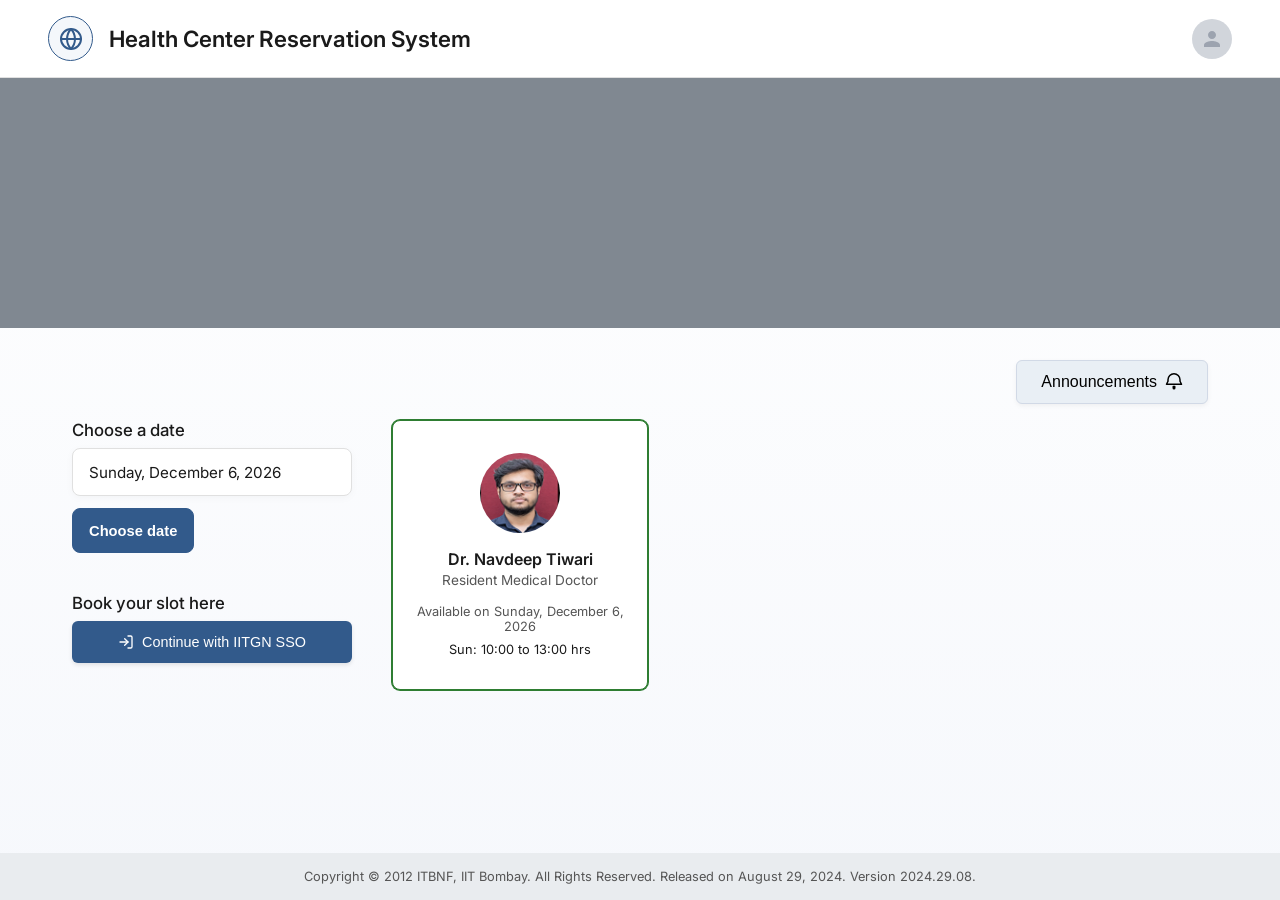
==== index.html @ a6945ac8 "2" ====
<!DOCTYPE html>
<html lang="en">
<head>
    <meta charset="UTF-8">
    <meta name="viewport" content="width=device-width, initial-scale=1.0">
    <title>Health Center Reservation System</title>
    <!-- Google Fonts for a modern look -->
    <link href="https://fonts.googleapis.com/css2?family=Inter:wght@400;500;600;700&display=swap" rel="stylesheet">
    
    <style>
        /* CSS Variables for theming */
        :root {
            --bg-color: #f8f9fa;
            --text-main: #1a1a1a;
            --text-muted: #555555;
            --border-color: #e0e0e0;
            --primary-blue: #325a8b;
            --primary-blue-hover: #26456b;
            --success-green: #2e7d32;
            --font-family: 'Inter', sans-serif;
            --surface: #ffffff;
            --surface-soft: #f4f7fb;
        }

        /* Basic Resets */
        * {
            margin: 0;
            padding: 0;
            box-sizing: border-box;
        }

        body {
            font-family: var(--font-family);
            background: linear-gradient(180deg, #ffffff 0%, #f6f8fc 100%);
            color: var(--text-main);
            display: flex;
            flex-direction: column;
            min-height: 100vh;
        }

        /* Header Styles */
        header {
            display: flex;
            justify-content: space-between;
            align-items: center;
            padding: 1rem 3rem;
            background-color: rgba(255, 255, 255, 0.92);
            border-bottom: 1px solid var(--border-color);
            backdrop-filter: blur(8px);
        }

        .logo-section {
            display: flex;
            align-items: center;
            gap: 1rem;
        }

        .logo-placeholder {
            width: 45px;
            height: 45px;
            border-radius: 50%;
            border: 1px solid var(--primary-blue);
            display: flex;
            align-items: center;
            justify-content: center;
            font-size: 20px;
            color: var(--primary-blue);
            background: #f4f7fb;
        }

        header h1 {
            font-size: 1.4rem;
            font-weight: 600;
        }

        .user-avatar {
            width: 40px;
            height: 40px;
            background-color: #d1d5db;
            border-radius: 50%;
            display: flex;
            align-items: center;
            justify-content: center;
            color: white;
            cursor: pointer;
        }

        .user-avatar svg {
            width: 24px;
            height: 24px;
            fill: #9ca3af;
        }

        /* Hero Image Section */
        .hero {
            width: 100%;
            height: 250px;
            background: linear-gradient(rgba(0,0,0,0.2), rgba(0,0,0,0.2)), url('https://images.unsplash.com/photo-1519494026892-80bbd2d6fd0d?auto=format&fit=crop&q=80&w=2000') center/cover no-repeat;
            background-color: #a0aab5;
        }

        /* Main Content Container */
        main {
            flex: 1;
            max-width: 1200px;
            margin: 0 auto;
            width: 100%;
            padding: 2rem;
            position: relative;
        }

        /* Announcements Button */
        .announcements-wrapper {
            display: flex;
            justify-content: flex-end;
            margin-bottom: 1rem;
        }

        .btn-announcement {
            display: flex;
            align-items: center;
            gap: 0.5rem;
            background-color: #e9eff5;
            border: 1px solid #d1d9e6;
            padding: 0.75rem 1.5rem;
            border-radius: 6px;
            font-size: 1rem;
            font-weight: 500;
            cursor: pointer;
            box-shadow: 0 2px 5px rgba(0,0,0,0.05);
            transition: all 0.2s;
        }

        .btn-announcement:hover {
            background-color: #dfe7f0;
        }

        /* Content Grid */
        .content-grid {
            display: grid;
            grid-template-columns: 280px 1fr;
            gap: 2.5rem;
        }

        /* Left Panel */
        .left-panel {
            display: flex;
            flex-direction: column;
            gap: 1.5rem;
            position: sticky;
            top: 1.25rem;
            align-self: start;
        }

        .input-group {
            display: flex;
            flex-direction: column;
            gap: 0.5rem;
        }

        .input-group label {
            font-weight: 500;
            font-size: 1.05rem;
        }

        .date-picker-row {
            display: flex;
            gap: 0.75rem;
            align-items: center;
            flex-wrap: wrap;
        }

        .chosen-date-display {
            flex: 1;
            min-width: 180px;
            padding: 0.85rem 1rem;
            border: 1px solid var(--border-color);
            border-radius: 8px;
            background: var(--surface);
            font-size: 0.95rem;
            color: var(--text-main);
            box-shadow: 0 2px 8px rgba(0,0,0,0.03);
        }

        .btn-date-picker {
            border: 1px solid var(--primary-blue);
            background: var(--primary-blue);
            color: white;
            padding: 0.85rem 1rem;
            border-radius: 8px;
            font-size: 0.92rem;
            font-weight: 600;
            cursor: pointer;
            transition: all 0.2s ease;
            white-space: nowrap;
        }

        .btn-date-picker:hover {
            background: var(--primary-blue-hover);
            border-color: var(--primary-blue-hover);
        }

        .hidden-date-input {
            position: absolute;
            opacity: 0;
            pointer-events: none;
            width: 0;
            height: 0;
        }

        .date-select {
            padding: 0.75rem;
            border: 1px solid var(--border-color);
            border-radius: 6px;
            font-size: 0.95rem;
            font-family: var(--font-family);
            color: var(--text-muted);
            outline: none;
            cursor: pointer;
            background-color: #ffffff;
            appearance: none;
            background-image: url("data:image/svg+xml;charset=US-ASCII,%3Csvg%20xmlns%3D%22http%3A%2F%2Fwww.w3.org%2F2000%2Fsvg%22%20width%3D%22292.4%22%20height%3D%22292.4%22%3E%3Cpath%20fill%3D%22%23666%22%20d%3D%22M287%2069.4a17.6%2017.6%200%200%200-13-5.4H18.4c-5%200-9.3%201.8-12.9%205.4A17.6%2017.6%200%200%200%200%2082.2c0%205%201.8%209.3%205.4%2012.9l128%20127.9c3.6%203.6%207.8%205.4%2012.8%205.4s9.2-1.8%2012.8-5.4L287%2095c3.5-3.5%205.4-7.8%205.4-12.8%200-5-1.9-9.2-5.5-12.8z%22%2F%3E%3C%2Fsvg%3E");
            background-repeat: no-repeat;
            background-position: right 1rem top 50%;
            background-size: 0.65rem auto;
        }

        .btn-sso {
            display: flex;
            align-items: center;
            justify-content: center;
            gap: 0.5rem;
            background-color: var(--primary-blue);
            color: white;
            border: none;
            padding: 0.8rem 1rem;
            border-radius: 6px;
            font-size: 0.9rem;
            font-weight: 500;
            cursor: pointer;
            transition: background-color 0.2s;
            box-shadow: 0 2px 4px rgba(0,0,0,0.1);
        }

        .btn-sso:hover {
            background-color: var(--primary-blue-hover);
        }

        /* Right Panel - Doctor Cards */
        .doctor-cards {
            display: grid;
            grid-template-columns: repeat(auto-fill, minmax(220px, 1fr));
            gap: 1.5rem;
        }

        .doctor-cards.empty {
            grid-template-columns: 1fr;
        }

        .card {
            background: var(--surface);
            border: 1px solid var(--border-color);
            border-radius: 8px;
            padding: 2rem 1rem;
            text-align: center;
            cursor: pointer;
            transition: all 0.2s ease-in-out;
            box-shadow: 0 2px 8px rgba(0,0,0,0.03);
            display: flex;
            flex-direction: column;
            align-items: center;
        }

        .card:hover {
            box-shadow: 0 4px 12px rgba(0,0,0,0.08);
            transform: translateY(-2px);
        }

        .card.active {
            border-color: var(--success-green);
            box-shadow: 0 0 0 1px var(--success-green);
        }

        .card-img {
            width: 80px;
            height: 80px;
            border-radius: 50%;
            object-fit: cover;
            margin-bottom: 1rem;
            background-color: #e5e7eb;
            display: flex;
            align-items: center;
            justify-content: center;
            overflow: hidden;
        }

        .card-img img {
            width: 100%;
            height: 100%;
            object-fit: cover;
            display: block;
        }

        .card-img svg {
            width: 40px;
            height: 40px;
            fill: #9ca3af;
        }

        .card-name {
            font-weight: 600;
            font-size: 1rem;
            margin-bottom: 0.2rem;
        }

        .card-role {
            font-size: 0.85rem;
            color: var(--text-muted);
            margin-bottom: 1rem;
        }

        .card-timing {
            font-size: 0.8rem;
            color: var(--text-main);
        }

        .card-date {
            font-size: 0.8rem;
            color: var(--text-muted);
            margin-bottom: 0.5rem;
        }

        .empty-state {
            padding: 2rem;
            border: 1px dashed var(--border-color);
            border-radius: 12px;
            background: rgba(255, 255, 255, 0.75);
            color: var(--text-muted);
            text-align: center;
        }

        /* Footer */
        footer {
            background-color: #e9ecef;
            text-align: center;
            padding: 1rem;
            font-size: 0.8rem;
            color: var(--text-muted);
            margin-top: auto;
        }

        /* Responsive Design */
        @media (max-width: 768px) {
            .content-grid {
                grid-template-columns: 1fr;
            }
            header {
                padding: 1rem;
            }
            .hero {
                height: 150px;
            }
            .left-panel {
                position: static;
            }
        }
    </style>
</head>
<body>

    <!-- Header -->
    <header>
        <div class="logo-section">
            <div class="logo-placeholder">
                <svg width="24" height="24" viewBox="0 0 24 24" fill="none" stroke="currentColor" stroke-width="2" stroke-linecap="round" stroke-linejoin="round"><circle cx="12" cy="12" r="10"></circle><path d="M12 2a15.3 15.3 0 0 1 4 10 15.3 15.3 0 0 1-4 10 15.3 15.3 0 0 1-4-10 15.3 15.3 0 0 1 4-10z"></path><path d="M2 12h20"></path></svg>
            </div>
            <h1>Health Center Reservation System</h1>
        </div>
        <div class="user-avatar">
            <svg viewBox="0 0 24 24"><path d="M12 12c2.21 0 4-1.79 4-4s-1.79-4-4-4-4 1.79-4 4 1.79 4 4 4zm0 2c-2.67 0-8 1.34-8 4v2h16v-2c0-2.66-5.33-4-8-4z"/></svg>
        </div>
    </header>

    <!-- Hero Banner (Inspired by the medical center building in dee08b7e-35ba-47f3-8401-c44da0a8ee14.jpg) -->
    <div class="hero"></div>

    <!-- Main Content -->
    <main>
        <div class="announcements-wrapper">
            <button class="btn-announcement">
                Announcements 
                <svg width="18" height="18" viewBox="0 0 24 24" fill="none" stroke="currentColor" stroke-width="2" stroke-linecap="round" stroke-linejoin="round"><path d="M11 20a1 1 0 0 0 2 0v-2h-2v2Z"/><path d="M4 11V9a8 8 0 0 1 16 0v2l2 4H2l2-4Z"/></svg>
            </button>
        </div>

        <div class="content-grid">
            
            <!-- Left Side: Booking Action -->
            <div class="left-panel">
                <div class="input-group">
                    <label>Choose a date</label>
                    <div class="date-picker-row">
                        <div class="chosen-date-display" id="chosenDateText"></div>
                        <button type="button" class="btn-date-picker" id="openDatePicker">Choose date</button>
                    </div>
                    <input type="date" id="dateInput" class="hidden-date-input">
                </div>

                <div class="input-group" style="margin-top: 1rem;">
                    <label>Book your slot here</label>
                    <button class="btn-sso" onclick="alert('Redirecting to IITGN SSO...')">
                        <svg width="16" height="16" viewBox="0 0 24 24" fill="none" stroke="currentColor" stroke-width="2" stroke-linecap="round" stroke-linejoin="round"><path d="M15 3h4a2 2 0 0 1 2 2v14a2 2 0 0 1-2 2h-4"/><polyline points="10 17 15 12 10 7"/><line x1="15" y1="12" x2="3" y2="12"/></svg>
                        Continue with IITGN SSO
                    </button>
                </div>
            </div>

            <!-- Right Side: Doctor Selection -->
            <div class="doctor-cards" id="doctorCards"></div>
        </div>
    </main>

    <!-- Footer -->
    <footer>
        Copyright © 2012 ITBNF, IIT Bombay. All Rights Reserved. Released on August 29, 2024. Version 2024.29.08.
    </footer>

    <!-- JavaScript for interactivity -->
    <script>
        const doctors = [
            {
                name: 'Dr. Deepa Shah',
                role: 'Medical Consultant',
                photo: 'photos/Deepa.jpg',
                schedule: [
                    { days: ['mon', 'tue', 'wed', 'thu', 'fri'], label: 'Mon to Fri: 13.30 to 16.30 hrs' }
                ]
            },
            {
                name: 'Dr. Bhavesh Panchal',
                role: 'Medical Consultant',
                photo: 'photos/Bhavesh.jpg',
                schedule: [
                    { days: ['mon', 'tue', 'wed', 'thu', 'fri'], label: 'Mon to Fri: 16.30 to 18.30 hrs' },
                    { days: ['sat'], label: 'Sat: 11.00 to 13.00 hrs' }
                ]
            },
            {
                name: 'Dr. Vinita Bhoja Shetty',
                role: 'Medical Officer',
                photo: 'photos/Vinita.png',
                schedule: [
                    { days: ['mon', 'tue', 'wed', 'thu', 'fri'], label: 'Mon to Fri: 09:00 to 18:00 hrs' }
                ]
            },
            {
                name: 'Dr. Navdeep Tiwari',
                role: 'Resident Medical Doctor',
                photo: 'photos/Navdeep.png',
                schedule: [
                    { days: ['mon', 'tue', 'wed', 'thu', 'fri'], label: 'Mon to Fri: 17:00 to 21:00 hrs' },
                    { days: ['sun'], label: 'Sun: 10:00 to 13:00 hrs' }
                ]
            },
            {
                name: 'Dr. Aakriti Jha',
                role: 'Consultant Psychiatrist',
                photo: 'photos/Aakriti Jha.png',
                schedule: [
                    { days: ['fri'], label: 'Fri: 13:00 to 15:00 hrs' }
                ]
            },
            {
                name: 'Dr. Jainisha Patel',
                role: 'Gynecologist',
                photo: 'photos/jainisha.png',
                schedule: [
                    { days: ['wed', 'fri'], label: 'Wed & Fri: 15:00 to 16:30 hrs' }
                ]
            },
            {
                name: 'Dr. Maulik Kapadia',
                role: 'Pediatrician',
                photo: 'photos/maulik.png',
                schedule: [
                    { days: ['tue', 'thu'], label: 'Tue & Thu: 15:00 to 16:30 hrs' }
                ]
            },
            {
                name: 'Dr. Darshan Patel',
                role: 'Visiting Physiotherapy Consultant',
                photo: 'photos/Darshan Patel - Visiting Physiotherapy Consultant.jpg',
                schedule: [
                    { days: ['wed'], label: 'Wed: 16:00 to 18:00 hrs' }
                ]
            },
            {
                name: 'Dr. Himani Patel',
                role: 'Visiting Physiotherapy Consultant',
                photo: 'photos/Himani Patel - Visiting Physiotherapy Consultant.jpg',
                schedule: [
                    { days: ['tue', 'wed', 'thu', 'fri', 'sat'], label: 'Tue to Sat: 10:00 to 13:00 hrs' }
                ]
            }
        ];

        const dayNames = ['sun', 'mon', 'tue', 'wed', 'thu', 'fri', 'sat'];
        const dateInput = document.getElementById('dateInput');
        const chosenDateText = document.getElementById('chosenDateText');
        const openDatePicker = document.getElementById('openDatePicker');
        const doctorCards = document.getElementById('doctorCards');

        function formatDateLabel(date) {
            return new Intl.DateTimeFormat('en-US', {
                weekday: 'long',
                year: 'numeric',
                month: 'long',
                day: 'numeric'
            }).format(date);
        }

        function normalizeDateValue(value) {
            const date = new Date(`${value}T00:00:00`);
            date.setHours(0, 0, 0, 0);
            return date;
        }

        function getSelectedDayKey(dateValue) {
            return dayNames[normalizeDateValue(dateValue).getDay()];
        }

        function getDoctorAvailability(doctor, dayKey) {
            return doctor.schedule.find(slot => slot.days.includes(dayKey)) || null;
        }

        function renderDoctorsForDate(dateValue) {
            const dayKey = getSelectedDayKey(dateValue);
            const selectedDate = normalizeDateValue(dateValue);
            const availableDoctors = doctors
                .map(doctor => {
                    const slot = getDoctorAvailability(doctor, dayKey);
                    return slot ? { ...doctor, slot } : null;
                })
                .filter(Boolean);

            doctorCards.innerHTML = '';
            doctorCards.classList.toggle('empty', availableDoctors.length === 0);

            if (!availableDoctors.length) {
                doctorCards.innerHTML = '<div class="empty-state">No doctors are scheduled for this date.</div>';
                return;
            }

            availableDoctors.forEach((doctor, index) => {
                const card = document.createElement('div');
                card.className = `card${index === 0 ? ' active' : ''}`;
                card.addEventListener('click', () => selectCard(card));

                card.innerHTML = `
                    <div class="card-img"><img src="${doctor.photo}" alt="${doctor.name}"></div>
                    <div class="card-name">${doctor.name}</div>
                    <div class="card-role">${doctor.role}</div>
                    <div class="card-date">Available on ${formatDateLabel(selectedDate)}</div>
                    <div class="card-timing">${doctor.slot.label}</div>
                `;

                doctorCards.appendChild(card);
            });
        }

        function updateChosenDate(dateValue) {
            const selectedDate = normalizeDateValue(dateValue);
            chosenDateText.textContent = formatDateLabel(selectedDate);
            dateInput.value = dateValue;
            renderDoctorsForDate(dateValue);
        }

        function selectCard(selectedElement) {
            const cards = document.querySelectorAll('.card');
            cards.forEach(card => card.classList.remove('active'));
            selectedElement.classList.add('active');
        }

        openDatePicker.addEventListener('click', () => {
            if (typeof dateInput.showPicker === 'function') {
                dateInput.showPicker();
            } else {
                dateInput.click();
            }
        });

        dateInput.addEventListener('change', () => {
            if (dateInput.value) {
                updateChosenDate(dateInput.value);
            }
        });

        const today = new Date();
        const todayValue = new Date().toISOString().slice(0, 10);
        dateInput.min = todayValue;
        dateInput.value = todayValue;
        updateChosenDate(todayValue);
    </script>
</body>
</html>
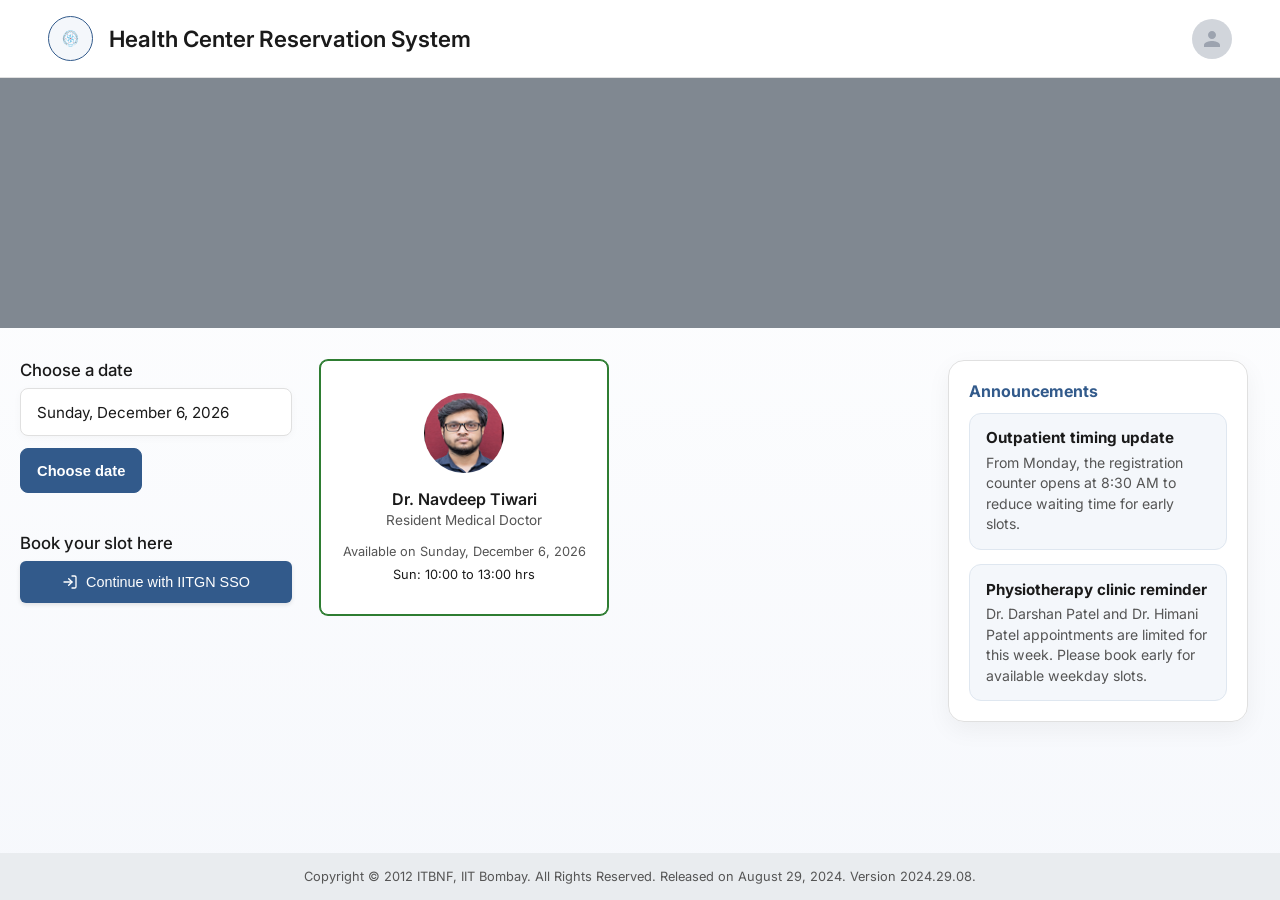
==== commit 3cbd53b7: "3" ====
--- a/index.html
+++ b/index.html
@@ -68,6 +68,14 @@
             background: #f4f7fb;
         }
 
+        .logo-placeholder img {
+            width: 100%;
+            height: 100%;
+            object-fit: contain;
+            display: block;
+            padding: 6px;
+        }
+
         header h1 {
             font-size: 1.4rem;
             font-weight: 600;
@@ -102,44 +110,19 @@
         /* Main Content Container */
         main {
             flex: 1;
-            max-width: 1200px;
+            max-width: 1480px;
             margin: 0 auto;
             width: 100%;
             padding: 2rem;
             position: relative;
         }
 
-        /* Announcements Button */
-        .announcements-wrapper {
-            display: flex;
-            justify-content: flex-end;
-            margin-bottom: 1rem;
-        }
-
-        .btn-announcement {
-            display: flex;
-            align-items: center;
-            gap: 0.5rem;
-            background-color: #e9eff5;
-            border: 1px solid #d1d9e6;
-            padding: 0.75rem 1.5rem;
-            border-radius: 6px;
-            font-size: 1rem;
-            font-weight: 500;
-            cursor: pointer;
-            box-shadow: 0 2px 5px rgba(0,0,0,0.05);
-            transition: all 0.2s;
-        }
-
-        .btn-announcement:hover {
-            background-color: #dfe7f0;
-        }
-
         /* Content Grid */
         .content-grid {
             display: grid;
-            grid-template-columns: 280px 1fr;
-            gap: 2.5rem;
+            grid-template-columns: 260px minmax(0, 1fr) 300px;
+            gap: 1.75rem;
+            align-items: start;
         }
 
         /* Left Panel */
@@ -150,6 +133,7 @@
             position: sticky;
             top: 1.25rem;
             align-self: start;
+            margin-left: -12px;
         }
 
         .input-group {
@@ -257,6 +241,48 @@
             grid-template-columns: 1fr;
         }
 
+        .announcements-panel {
+            position: sticky;
+            top: 1.25rem;
+            align-self: start;
+            background: rgba(255, 255, 255, 0.96);
+            border: 1px solid var(--border-color);
+            border-radius: 16px;
+            box-shadow: 0 8px 24px rgba(0, 0, 0, 0.05);
+            padding: 1.25rem;
+        }
+
+        .announcements-panel h2 {
+            font-size: 1rem;
+            margin-bottom: 0.75rem;
+            color: var(--primary-blue);
+        }
+
+        .announcement-list {
+            display: flex;
+            flex-direction: column;
+            gap: 0.9rem;
+        }
+
+        .announcement-item {
+            padding: 0.9rem 1rem;
+            border-radius: 12px;
+            background: var(--surface-soft);
+            border: 1px solid #dfe7f0;
+        }
+
+        .announcement-item strong {
+            display: block;
+            font-size: 0.95rem;
+            margin-bottom: 0.35rem;
+        }
+
+        .announcement-item p {
+            font-size: 0.88rem;
+            color: var(--text-muted);
+            line-height: 1.45;
+        }
+
         .card {
             background: var(--surface);
             border: 1px solid var(--border-color);
@@ -354,6 +380,9 @@
             .content-grid {
                 grid-template-columns: 1fr;
             }
+            .left-panel {
+                margin-left: 0;
+            }
             header {
                 padding: 1rem;
             }
@@ -361,6 +390,9 @@
                 height: 150px;
             }
             .left-panel {
+                position: static;
+            }
+            .announcements-panel {
                 position: static;
             }
         }
@@ -372,7 +404,7 @@
     <header>
         <div class="logo-section">
             <div class="logo-placeholder">
-                <svg width="24" height="24" viewBox="0 0 24 24" fill="none" stroke="currentColor" stroke-width="2" stroke-linecap="round" stroke-linejoin="round"><circle cx="12" cy="12" r="10"></circle><path d="M12 2a15.3 15.3 0 0 1 4 10 15.3 15.3 0 0 1-4 10 15.3 15.3 0 0 1-4-10 15.3 15.3 0 0 1 4-10z"></path><path d="M2 12h20"></path></svg>
+                <img src="logo.svg" alt="Health Center logo">
             </div>
             <h1>Health Center Reservation System</h1>
         </div>
@@ -386,13 +418,6 @@
 
     <!-- Main Content -->
     <main>
-        <div class="announcements-wrapper">
-            <button class="btn-announcement">
-                Announcements 
-                <svg width="18" height="18" viewBox="0 0 24 24" fill="none" stroke="currentColor" stroke-width="2" stroke-linecap="round" stroke-linejoin="round"><path d="M11 20a1 1 0 0 0 2 0v-2h-2v2Z"/><path d="M4 11V9a8 8 0 0 1 16 0v2l2 4H2l2-4Z"/></svg>
-            </button>
-        </div>
-
         <div class="content-grid">
             
             <!-- Left Side: Booking Action -->
@@ -417,6 +442,21 @@
 
             <!-- Right Side: Doctor Selection -->
             <div class="doctor-cards" id="doctorCards"></div>
+
+            <!-- Announcements Panel -->
+            <aside class="announcements-panel">
+                <h2>Announcements</h2>
+                <div class="announcement-list">
+                    <div class="announcement-item">
+                        <strong>Outpatient timing update</strong>
+                        <p>From Monday, the registration counter opens at 8:30 AM to reduce waiting time for early slots.</p>
+                    </div>
+                    <div class="announcement-item">
+                        <strong>Physiotherapy clinic reminder</strong>
+                        <p>Dr. Darshan Patel and Dr. Himani Patel appointments are limited for this week. Please book early for available weekday slots.</p>
+                    </div>
+                </div>
+            </aside>
         </div>
     </main>
 
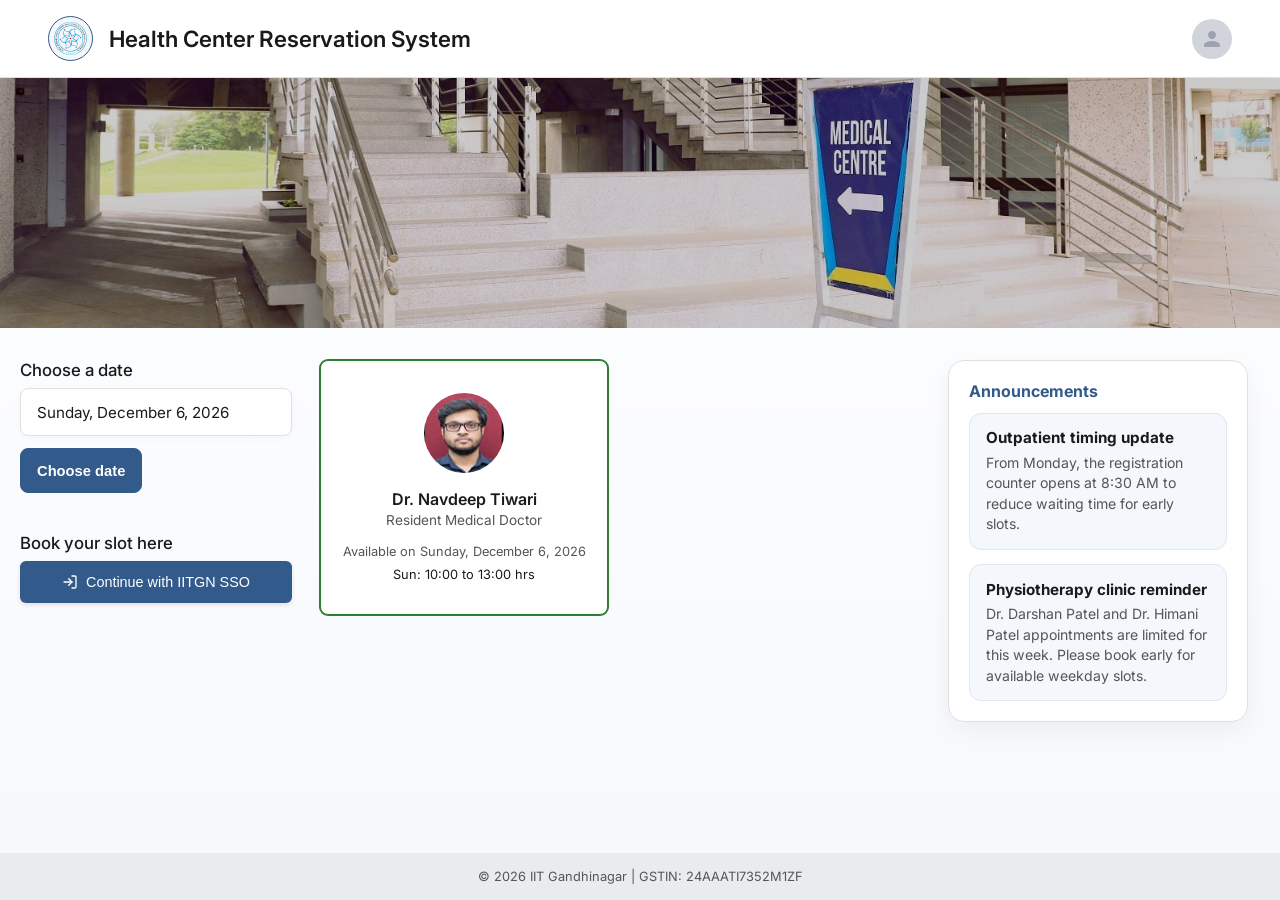
==== commit 1db98834: "4" ====
--- a/index.html
+++ b/index.html
@@ -69,11 +69,10 @@
         }
 
         .logo-placeholder img {
-            width: 100%;
-            height: 100%;
+            width: 150%;
+            height: 150%;
             object-fit: contain;
             display: block;
-            padding: 6px;
         }
 
         header h1 {
@@ -103,7 +102,7 @@
         .hero {
             width: 100%;
             height: 250px;
-            background: linear-gradient(rgba(0,0,0,0.2), rgba(0,0,0,0.2)), url('https://images.unsplash.com/photo-1519494026892-80bbd2d6fd0d?auto=format&fit=crop&q=80&w=2000') center/cover no-repeat;
+            background: linear-gradient(rgba(0,0,0,0.2), rgba(0,0,0,0.2)), url('./banner/b1.jpg') center/cover no-repeat;
             background-color: #a0aab5;
         }
 
@@ -462,7 +461,7 @@
 
     <!-- Footer -->
     <footer>
-        Copyright © 2012 ITBNF, IIT Bombay. All Rights Reserved. Released on August 29, 2024. Version 2024.29.08.
+        © 2026  IIT Gandhinagar | GSTIN: 24AAATI7352M1ZF
     </footer>
 
     <!-- JavaScript for interactivity -->
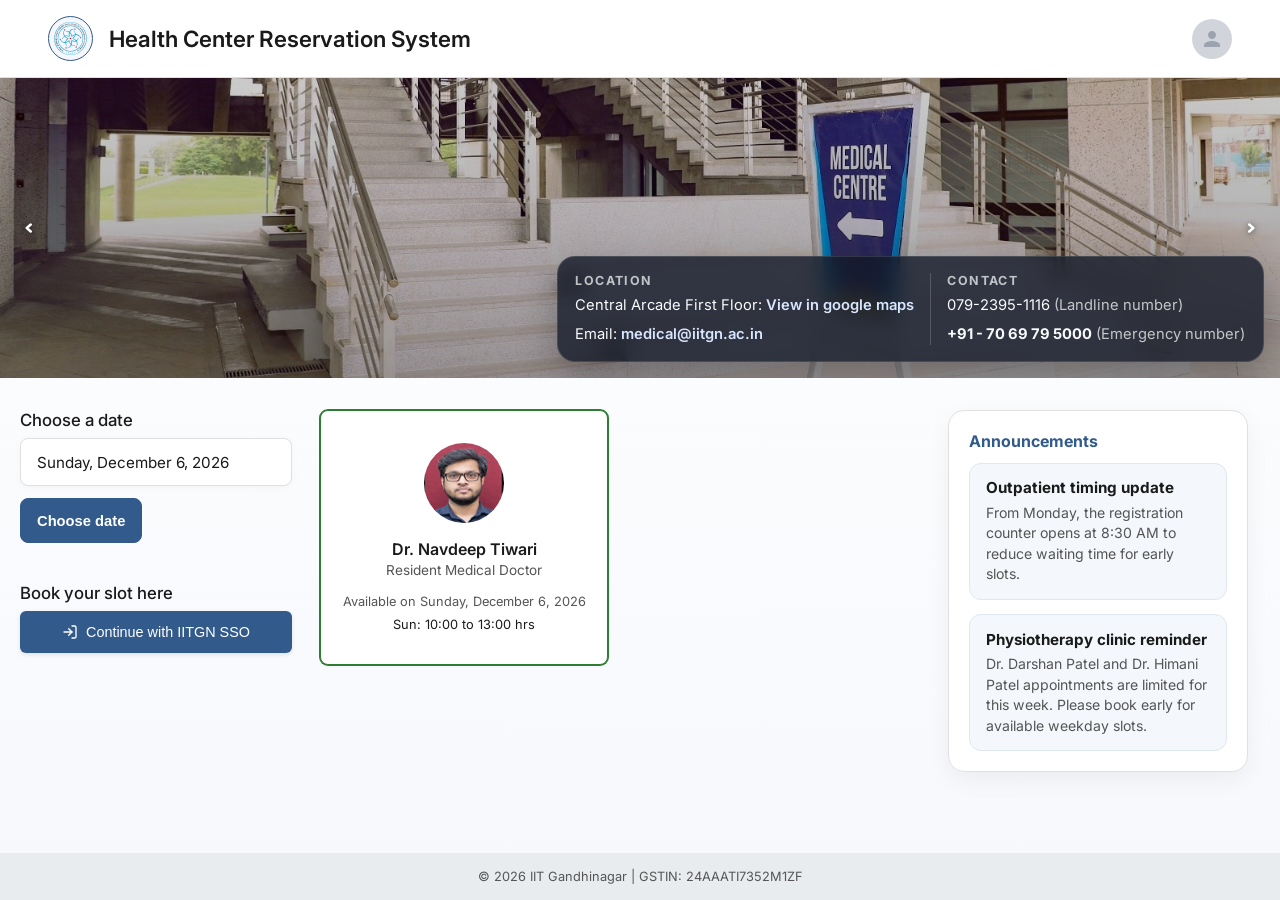
==== commit ee2ae109: "5" ====
--- a/index.html
+++ b/index.html
@@ -100,10 +100,179 @@
 
         /* Hero Image Section */
         .hero {
+            position: relative;
             width: 100%;
-            height: 250px;
-            background: linear-gradient(rgba(0,0,0,0.2), rgba(0,0,0,0.2)), url('./banner/b1.jpg') center/cover no-repeat;
+            height: 300px;
+            background: linear-gradient(rgba(0,0,0,0.16), rgba(0,0,0,0.16)), url('./banner/b1.jpg') center/cover no-repeat;
             background-color: #a0aab5;
+            overflow: hidden;
+        }
+
+        .hero::after {
+            content: '';
+            position: absolute;
+            inset: 0;
+            background: linear-gradient(180deg, rgba(0, 0, 0, 0.05) 0%, rgba(0, 0, 0, 0.28) 100%);
+            pointer-events: none;
+        }
+
+        .hero-controls {
+            position: absolute;
+            inset: 0;
+            display: flex;
+            justify-content: space-between;
+            align-items: center;
+            padding: 0 0.75rem;
+            z-index: 2;
+            pointer-events: none;
+        }
+
+        .hero-nav-btn {
+            width: 2rem;
+            height: 2rem;
+            border: 0;
+            border-radius: 999px;
+            background: transparent;
+            color: rgba(255, 255, 255, 0.98);
+            display: inline-flex;
+            align-items: center;
+            justify-content: center;
+            cursor: pointer;
+            transition: transform 0.2s ease, opacity 0.2s ease;
+            pointer-events: auto;
+            filter: drop-shadow(0 1px 3px rgba(0, 0, 0, 0.6));
+        }
+
+        .hero-nav-btn:hover {
+            opacity: 0.88;
+            transform: scale(1.04);
+        }
+
+        .hero-nav-btn svg {
+            width: 12px;
+            height: 12px;
+            stroke: currentColor;
+            fill: none;
+            stroke-width: 2.5;
+            stroke-linecap: round;
+            stroke-linejoin: round;
+        }
+
+        .hero-content {
+            position: absolute;
+            inset: 0;
+            z-index: 1;
+            display: flex;
+            align-items: flex-end;
+            justify-content: flex-end;
+            padding: 1rem;
+        }
+
+        .hero-overlay {
+            display: flex;
+            align-items: stretch;
+            gap: 1rem;
+            max-width: min(840px, calc(100% - 1rem));
+            background: rgba(17, 24, 39, 0.78);
+            color: #f9fafb;
+            border: 1px solid rgba(255, 255, 255, 0.12);
+            border-radius: 18px;
+            padding: 1rem 1.1rem;
+            box-shadow: 0 16px 40px rgba(0, 0, 0, 0.28);
+            backdrop-filter: blur(10px);
+        }
+
+        .hero-overlay-col {
+            min-width: 0;
+            display: flex;
+            flex-direction: column;
+            gap: 0.45rem;
+        }
+
+        .hero-overlay-title {
+            font-size: 0.78rem;
+            letter-spacing: 0.11em;
+            text-transform: uppercase;
+            color: rgba(255, 255, 255, 0.7);
+            font-weight: 700;
+        }
+
+        .hero-overlay-line {
+            font-size: 0.92rem;
+            line-height: 1.45;
+            color: #f9fafb;
+        }
+
+        .hero-overlay-link {
+            color: #d8e7ff;
+            font-weight: 600;
+            text-decoration: none;
+        }
+
+        .hero-overlay-link:hover {
+            text-decoration: underline;
+        }
+
+        .hero-overlay-divider {
+            width: 1px;
+            background: rgba(255, 255, 255, 0.18);
+            flex: 0 0 1px;
+        }
+
+        .hero-map-modal {
+            position: fixed;
+            inset: 0;
+            background: rgba(2, 6, 23, 0.72);
+            display: none;
+            align-items: center;
+            justify-content: center;
+            z-index: 1000;
+            padding: 1rem;
+        }
+
+        .hero-map-modal.open {
+            display: flex;
+        }
+
+        .hero-map-dialog {
+            width: min(920px, 100%);
+            background: #0f172a;
+            border-radius: 18px;
+            overflow: hidden;
+            border: 1px solid rgba(255, 255, 255, 0.12);
+            box-shadow: 0 28px 70px rgba(0, 0, 0, 0.45);
+        }
+
+        .hero-map-dialog-header {
+            display: flex;
+            align-items: center;
+            justify-content: space-between;
+            padding: 1rem 1.1rem;
+            color: #fff;
+            border-bottom: 1px solid rgba(255, 255, 255, 0.08);
+        }
+
+        .hero-map-dialog-header strong {
+            font-size: 1rem;
+        }
+
+        .hero-map-close {
+            width: 2rem;
+            height: 2rem;
+            border: 0;
+            border-radius: 999px;
+            background: rgba(255, 255, 255, 0.1);
+            color: #fff;
+            cursor: pointer;
+            font-size: 1.15rem;
+            line-height: 1;
+        }
+
+        .hero-map-frame {
+            width: 100%;
+            height: min(70vh, 560px);
+            border: 0;
+            display: block;
         }
 
         /* Main Content Container */
@@ -386,13 +555,21 @@
                 padding: 1rem;
             }
             .hero {
-                height: 150px;
+                height: 240px;
             }
             .left-panel {
                 position: static;
             }
             .announcements-panel {
                 position: static;
+            }
+            .hero-overlay {
+                flex-direction: column;
+                max-width: calc(100% - 1rem);
+            }
+            .hero-overlay-divider {
+                width: 100%;
+                height: 1px;
             }
         }
     </style>
@@ -413,7 +590,31 @@
     </header>
 
     <!-- Hero Banner (Inspired by the medical center building in dee08b7e-35ba-47f3-8401-c44da0a8ee14.jpg) -->
-    <div class="hero"></div>
+    <div class="hero" id="heroBanner">
+        <div class="hero-controls">
+            <button type="button" class="hero-nav-btn" id="prevBanner" aria-label="Previous banner image">
+                <svg viewBox="0 0 12 12" aria-hidden="true"><path d="M8.75 2.5L4.75 6l4 3.5"/></svg>
+            </button>
+            <button type="button" class="hero-nav-btn" id="nextBanner" aria-label="Next banner image">
+                <svg viewBox="0 0 12 12" aria-hidden="true"><path d="M3.25 2.5L7.25 6l-4 3.5"/></svg>
+            </button>
+        </div>
+        <div class="hero-content">
+            <div class="hero-overlay">
+                <div class="hero-overlay-col">
+                    <div class="hero-overlay-title">Location</div>
+                    <div class="hero-overlay-line">Central Arcade First Floor: <a href="#" class="hero-overlay-link" id="openMapLink">View in google maps</a></div>
+                    <div class="hero-overlay-line">Email: <a class="hero-overlay-link" href="mailto:medical@iitgn.ac.in">medical@iitgn.ac.in</a></div>
+                </div>
+                <div class="hero-overlay-divider"></div>
+                <div class="hero-overlay-col">
+                    <div class="hero-overlay-title">Contact</div>
+                    <div class="hero-overlay-line">079-2395-1116 <span style="color: rgba(255,255,255,0.72);">(Landline number)</span></div>
+                    <div class="hero-overlay-line"><strong>+91 - 70 69 79 5000</strong> <span style="color: rgba(255,255,255,0.72);">(Emergency number)</span></div>
+                </div>
+            </div>
+        </div>
+    </div>
 
     <!-- Main Content -->
     <main>
@@ -458,6 +659,25 @@
             </aside>
         </div>
     </main>
+
+    <div class="hero-map-modal" id="mapModal" aria-hidden="true">
+        <div class="hero-map-dialog" role="dialog" aria-modal="true" aria-labelledby="mapModalTitle">
+            <div class="hero-map-dialog-header">
+                <strong id="mapModalTitle">IIT Gandhinagar Medical Center</strong>
+                <button type="button" class="hero-map-close" id="closeMapModal" aria-label="Close map popup">&times;</button>
+            </div>
+            <iframe
+                class="hero-map-frame"
+                src="https://www.google.com/maps/embed?pb=!1m18!1m12!1m3!1d916.7170568285175!2d72.68612626958412!3d23.211472398690123!2m3!1f0!2f0!3f0!3m2!1i1024!2i768!4f13.1!3m3!1m2!1s0x395c2adeee0dedc7%3A0x7bd9ca29e00b2fa9!2sIIT%20Gandhinagar%20Medical%20Center!5e0!3m2!1sen!2sin!4v1785666104978!5m2!1sen!2sin"
+                width="600"
+                height="450"
+                style="border:0;"
+                allowfullscreen=""
+                loading="lazy"
+                referrerpolicy="strict-origin-when-cross-origin"
+            ></iframe>
+        </div>
+    </div>
 
     <!-- Footer -->
     <footer>
@@ -544,10 +764,34 @@
         ];
 
         const dayNames = ['sun', 'mon', 'tue', 'wed', 'thu', 'fri', 'sat'];
+        const bannerImages = ['./banner/b1.jpg', './banner/b2.jpg'].sort((left, right) => left.localeCompare(right));
+        let currentBannerIndex = 0;
+
+        const heroBanner = document.getElementById('heroBanner');
+        const prevBanner = document.getElementById('prevBanner');
+        const nextBanner = document.getElementById('nextBanner');
+        const openMapLink = document.getElementById('openMapLink');
+        const mapModal = document.getElementById('mapModal');
+        const closeMapModal = document.getElementById('closeMapModal');
         const dateInput = document.getElementById('dateInput');
         const chosenDateText = document.getElementById('chosenDateText');
         const openDatePicker = document.getElementById('openDatePicker');
         const doctorCards = document.getElementById('doctorCards');
+
+        function updateBannerImage(index) {
+            currentBannerIndex = (index + bannerImages.length) % bannerImages.length;
+            heroBanner.style.backgroundImage = `linear-gradient(rgba(0,0,0,0.16), rgba(0,0,0,0.16)), url('${bannerImages[currentBannerIndex]}')`;
+        }
+
+        function openMapModal() {
+            mapModal.classList.add('open');
+            mapModal.setAttribute('aria-hidden', 'false');
+        }
+
+        function closeMapPopup() {
+            mapModal.classList.remove('open');
+            mapModal.setAttribute('aria-hidden', 'true');
+        }
 
         function formatDateLabel(date) {
             return new Intl.DateTimeFormat('en-US', {
@@ -634,10 +878,38 @@
             }
         });
 
+        prevBanner.addEventListener('click', () => {
+            updateBannerImage(currentBannerIndex - 1);
+        });
+
+        nextBanner.addEventListener('click', () => {
+            updateBannerImage(currentBannerIndex + 1);
+        });
+
+        openMapLink.addEventListener('click', (event) => {
+            event.preventDefault();
+            openMapModal();
+        });
+
+        closeMapModal.addEventListener('click', closeMapPopup);
+
+        mapModal.addEventListener('click', (event) => {
+            if (event.target === mapModal) {
+                closeMapPopup();
+            }
+        });
+
+        window.addEventListener('keydown', (event) => {
+            if (event.key === 'Escape') {
+                closeMapPopup();
+            }
+        });
+
         const today = new Date();
         const todayValue = new Date().toISOString().slice(0, 10);
         dateInput.min = todayValue;
         dateInput.value = todayValue;
+        updateBannerImage(0);
         updateChosenDate(todayValue);
     </script>
 </body>
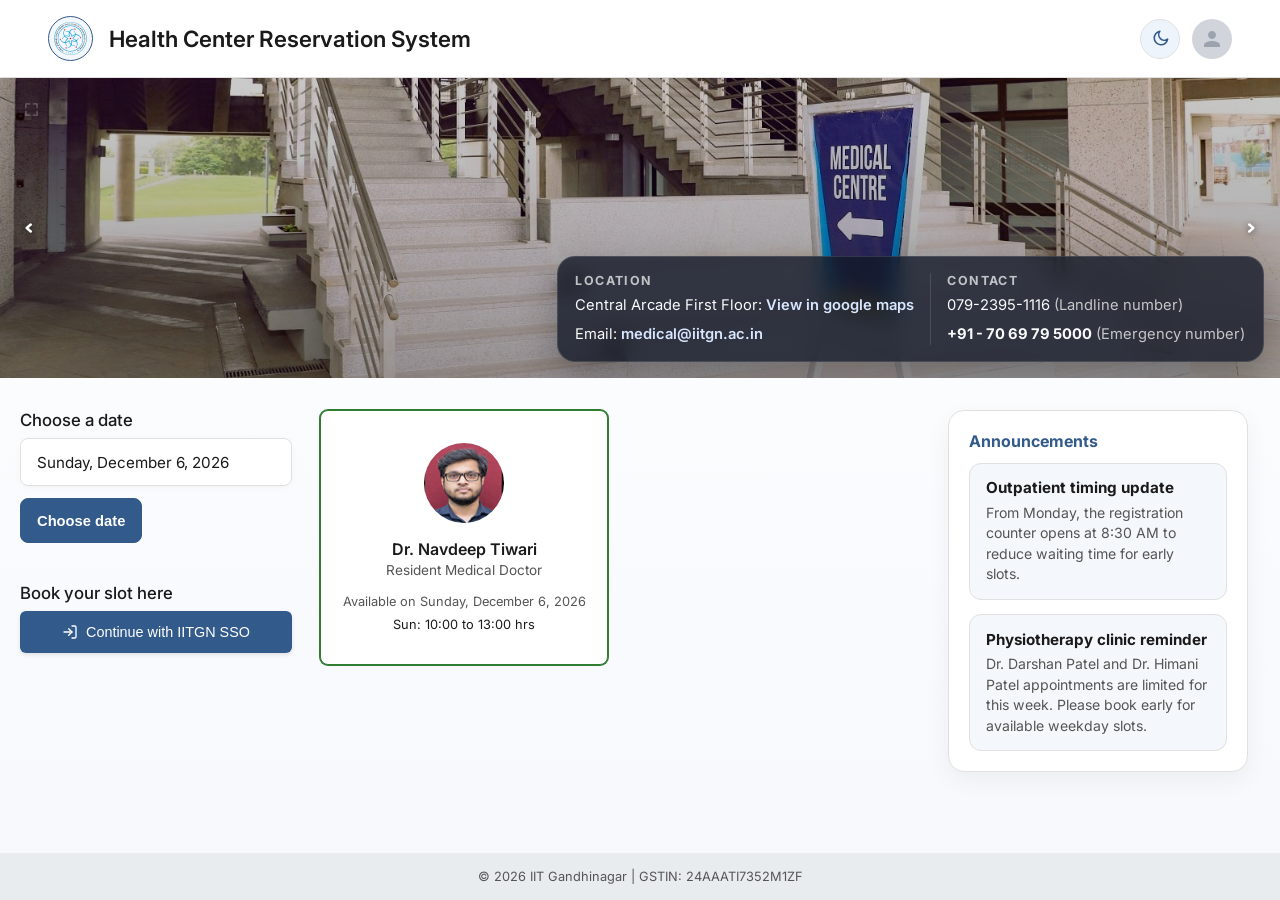
==== commit ceb83195: "6" ====
--- a/index.html
+++ b/index.html
@@ -6,6 +6,7 @@
     <title>Health Center Reservation System</title>
     <!-- Google Fonts for a modern look -->
     <link href="https://fonts.googleapis.com/css2?family=Inter:wght@400;500;600;700&display=swap" rel="stylesheet">
+    <link rel="stylesheet" href="https://cdn.jsdelivr.net/npm/swiper@11/swiper-bundle.min.css">
     
     <style>
         /* CSS Variables for theming */
@@ -20,6 +21,53 @@
             --font-family: 'Inter', sans-serif;
             --surface: #ffffff;
             --surface-soft: #f4f7fb;
+            --bg-gradient-start: #ffffff;
+            --bg-gradient-end: #f6f8fc;
+            --header-bg: rgba(255, 255, 255, 0.92);
+            --footer-bg: #e9ecef;
+            --footer-text: #555555;
+            --avatar-bg: #d1d5db;
+            --nav-icon-color: #9ca3af;
+            --overlay-bg: rgba(17, 24, 39, 0.78);
+            --overlay-border: rgba(255, 255, 255, 0.12);
+            --overlay-title: rgba(255, 255, 255, 0.7);
+            --overlay-line: #f9fafb;
+            --overlay-link: #d8e7ff;
+            --modal-bg: #0f172a;
+            --modal-border: rgba(255, 255, 255, 0.12);
+            --toggle-bg: #eef4fb;
+            --toggle-bg-hover: #e0ebf8;
+            --toggle-color: #325a8b;
+            --empty-bg: rgba(255, 255, 255, 0.75);
+        }
+
+        body[data-theme='dark'] {
+            --bg-gradient-start: #08101b;
+            --bg-gradient-end: #0b1422;
+            --text-main: #e7eefb;
+            --text-muted: #aab7cd;
+            --border-color: rgba(136, 159, 190, 0.22);
+            --primary-blue: #4a82c6;
+            --primary-blue-hover: #3569aa;
+            --surface: #101a2a;
+            --surface-soft: #13233a;
+            --bg-color: #0b1422;
+            --header-bg: rgba(10, 16, 28, 0.88);
+            --footer-bg: #09111d;
+            --footer-text: #9fb2d1;
+            --avatar-bg: #16253a;
+            --nav-icon-color: #c1d0ea;
+            --overlay-bg: rgba(8, 14, 24, 0.84);
+            --overlay-border: rgba(181, 200, 230, 0.16);
+            --overlay-title: rgba(219, 229, 245, 0.72);
+            --overlay-line: #f3f7ff;
+            --overlay-link: #b8d2ff;
+            --modal-bg: #09111d;
+            --modal-border: rgba(181, 200, 230, 0.18);
+            --toggle-bg: #13233a;
+            --toggle-bg-hover: #1a2e49;
+            --toggle-color: #cfe2ff;
+            --empty-bg: rgba(255, 255, 255, 0.04);
         }
 
         /* Basic Resets */
@@ -31,7 +79,7 @@
 
         body {
             font-family: var(--font-family);
-            background: linear-gradient(180deg, #ffffff 0%, #f6f8fc 100%);
+            background: linear-gradient(180deg, var(--bg-gradient-start) 0%, var(--bg-gradient-end) 100%);
             color: var(--text-main);
             display: flex;
             flex-direction: column;
@@ -44,9 +92,15 @@
             justify-content: space-between;
             align-items: center;
             padding: 1rem 3rem;
-            background-color: rgba(255, 255, 255, 0.92);
+            background-color: var(--header-bg);
             border-bottom: 1px solid var(--border-color);
             backdrop-filter: blur(8px);
+        }
+
+        .header-actions {
+            display: flex;
+            align-items: center;
+            gap: 0.75rem;
         }
 
         .logo-section {
@@ -65,7 +119,7 @@
             justify-content: center;
             font-size: 20px;
             color: var(--primary-blue);
-            background: #f4f7fb;
+            background: var(--surface-soft);
         }
 
         .logo-placeholder img {
@@ -83,7 +137,7 @@
         .user-avatar {
             width: 40px;
             height: 40px;
-            background-color: #d1d5db;
+            background-color: var(--avatar-bg);
             border-radius: 50%;
             display: flex;
             align-items: center;
@@ -95,7 +149,43 @@
         .user-avatar svg {
             width: 24px;
             height: 24px;
-            fill: #9ca3af;
+            fill: var(--nav-icon-color);
+        }
+
+        .theme-toggle {
+            width: 40px;
+            height: 40px;
+            border: 1px solid var(--border-color);
+            border-radius: 50%;
+            background: var(--toggle-bg);
+            color: var(--toggle-color);
+            display: flex;
+            align-items: center;
+            justify-content: center;
+            cursor: pointer;
+            transition: transform 0.2s ease, background-color 0.2s ease, border-color 0.2s ease;
+        }
+
+        .theme-toggle:hover {
+            background: var(--toggle-bg-hover);
+            transform: translateY(-1px);
+        }
+
+        .theme-toggle svg {
+            width: 19px;
+            height: 19px;
+            stroke: currentColor;
+            fill: none;
+            stroke-width: 2;
+            stroke-linecap: round;
+            stroke-linejoin: round;
+        }
+
+        #themeToggleIcon {
+            display: inline-flex;
+            align-items: center;
+            justify-content: center;
+            line-height: 0;
         }
 
         /* Hero Image Section */
@@ -103,9 +193,36 @@
             position: relative;
             width: 100%;
             height: 300px;
-            background: linear-gradient(rgba(0,0,0,0.16), rgba(0,0,0,0.16)), url('./banner/b1.jpg') center/cover no-repeat;
             background-color: #a0aab5;
             overflow: hidden;
+            touch-action: pan-y;
+            user-select: none;
+            cursor: grab;
+        }
+
+        .hero.dragging {
+            cursor: grabbing;
+        }
+
+        .hero-slider,
+        .hero-swiper {
+            position: absolute;
+            inset: 0;
+            z-index: 0;
+            height: 100%;
+        }
+
+        .hero-swiper {
+            width: 100%;
+        }
+
+        .hero-slide,
+        .swiper-slide {
+            height: 100%;
+            background-position: center;
+            background-size: cover;
+            background-repeat: no-repeat;
+            position: relative;
         }
 
         .hero::after {
@@ -113,6 +230,7 @@
             position: absolute;
             inset: 0;
             background: linear-gradient(180deg, rgba(0, 0, 0, 0.05) 0%, rgba(0, 0, 0, 0.28) 100%);
+            z-index: 0;
             pointer-events: none;
         }
 
@@ -125,6 +243,46 @@
             padding: 0 0.75rem;
             z-index: 2;
             pointer-events: none;
+        }
+
+        .hero-top-left {
+            position: absolute;
+            top: 0.75rem;
+            left: 0.75rem;
+            z-index: 2;
+            pointer-events: none;
+        }
+
+        .hero-fullscreen-btn {
+            width: 2.4rem;
+            height: 2.4rem;
+            border: 1px solid rgba(255, 255, 255, 0);
+            border-radius: 999px;
+            background: rgba(255, 255, 255, 0);
+            color: rgba(255, 255, 255, 0.28);
+            display: inline-flex;
+            align-items: center;
+            justify-content: center;
+            cursor: pointer;
+            pointer-events: auto;
+            transition: opacity 0.2s ease, background-color 0.2s ease, transform 0.2s ease;
+            filter: drop-shadow(0 1px 3px rgba(0, 0, 0, 0.45));
+        }
+
+        .hero-fullscreen-btn:hover {
+            opacity: 1;
+            color: rgba(255, 255, 255, 0.98);
+            transform: translateY(-1px);
+        }
+
+        .hero-fullscreen-btn svg {
+            width: 15px;
+            height: 15px;
+            stroke: currentColor;
+            fill: none;
+            stroke-width: 2.2;
+            stroke-linecap: round;
+            stroke-linejoin: round;
         }
 
         .hero-nav-btn {
@@ -166,6 +324,7 @@
             align-items: flex-end;
             justify-content: flex-end;
             padding: 1rem;
+            pointer-events: none;
         }
 
         .hero-overlay {
@@ -173,13 +332,14 @@
             align-items: stretch;
             gap: 1rem;
             max-width: min(840px, calc(100% - 1rem));
-            background: rgba(17, 24, 39, 0.78);
-            color: #f9fafb;
-            border: 1px solid rgba(255, 255, 255, 0.12);
+            background: var(--overlay-bg);
+            color: var(--overlay-line);
+            border: 1px solid var(--overlay-border);
             border-radius: 18px;
             padding: 1rem 1.1rem;
             box-shadow: 0 16px 40px rgba(0, 0, 0, 0.28);
             backdrop-filter: blur(10px);
+            pointer-events: auto;
         }
 
         .hero-overlay-col {
@@ -193,18 +353,18 @@
             font-size: 0.78rem;
             letter-spacing: 0.11em;
             text-transform: uppercase;
-            color: rgba(255, 255, 255, 0.7);
+            color: var(--overlay-title);
             font-weight: 700;
         }
 
         .hero-overlay-line {
             font-size: 0.92rem;
             line-height: 1.45;
-            color: #f9fafb;
+            color: var(--overlay-line);
         }
 
         .hero-overlay-link {
-            color: #d8e7ff;
+            color: var(--overlay-link);
             font-weight: 600;
             text-decoration: none;
         }
@@ -215,7 +375,7 @@
 
         .hero-overlay-divider {
             width: 1px;
-            background: rgba(255, 255, 255, 0.18);
+            background: var(--overlay-border);
             flex: 0 0 1px;
         }
 
@@ -234,12 +394,81 @@
             display: flex;
         }
 
+        .hero-image-modal {
+            position: fixed;
+            inset: 0;
+            background: rgba(2, 6, 23, 0.88);
+            display: none;
+            align-items: center;
+            justify-content: center;
+            z-index: 1100;
+            padding: 1rem;
+        }
+
+        .hero-image-modal.open {
+            display: flex;
+        }
+
+        .hero-image-dialog {
+            width: min(96vw, 1400px);
+            height: min(94vh, 980px);
+            background: rgba(4, 10, 20, 0.94);
+            border: 1px solid rgba(255, 255, 255, 0.12);
+            border-radius: 18px;
+            box-shadow: 0 32px 80px rgba(0, 0, 0, 0.55);
+            overflow: hidden;
+            display: flex;
+            flex-direction: column;
+        }
+
+        .hero-image-dialog-header {
+            display: flex;
+            align-items: center;
+            justify-content: space-between;
+            padding: 0.9rem 1rem;
+            color: #fff;
+            border-bottom: 1px solid rgba(255, 255, 255, 0.08);
+        }
+
+        .hero-image-dialog-header strong {
+            font-size: 0.96rem;
+            font-weight: 600;
+        }
+
+        .hero-image-close {
+            width: 2rem;
+            height: 2rem;
+            border: 0;
+            border-radius: 999px;
+            background: rgba(255, 255, 255, 0.1);
+            color: #fff;
+            cursor: pointer;
+            font-size: 1.15rem;
+            line-height: 1;
+        }
+
+        .hero-image-stage {
+            flex: 1;
+            display: flex;
+            align-items: center;
+            justify-content: center;
+            padding: 1rem;
+        }
+
+        .hero-image-stage img {
+            width: 100%;
+            height: 100%;
+            object-fit: contain;
+            display: block;
+            background: rgba(255, 255, 255, 0.02);
+        }
+
         .hero-map-dialog {
             width: min(920px, 100%);
-            background: #0f172a;
+            background: var(--modal-bg);
             border-radius: 18px;
             overflow: hidden;
-            border: 1px solid rgba(255, 255, 255, 0.12);
+            border: 1px solid var(--modal-border);
             box-shadow: 0 28px 70px rgba(0, 0, 0, 0.45);
         }
 
@@ -413,7 +642,7 @@
             position: sticky;
             top: 1.25rem;
             align-self: start;
-            background: rgba(255, 255, 255, 0.96);
+            background: var(--surface);
             border: 1px solid var(--border-color);
             border-radius: 16px;
             box-shadow: 0 8px 24px rgba(0, 0, 0, 0.05);
@@ -436,7 +665,7 @@
             padding: 0.9rem 1rem;
             border-radius: 12px;
             background: var(--surface-soft);
-            border: 1px solid #dfe7f0;
+            border: 1px solid var(--border-color);
         }
 
         .announcement-item strong {
@@ -528,18 +757,18 @@
             padding: 2rem;
             border: 1px dashed var(--border-color);
             border-radius: 12px;
-            background: rgba(255, 255, 255, 0.75);
+            background: var(--empty-bg);
             color: var(--text-muted);
             text-align: center;
         }
 
         /* Footer */
         footer {
-            background-color: #e9ecef;
+            background-color: var(--footer-bg);
             text-align: center;
             padding: 1rem;
             font-size: 0.8rem;
-            color: var(--text-muted);
+            color: var(--footer-text);
             margin-top: auto;
         }
 
@@ -584,13 +813,31 @@
             </div>
             <h1>Health Center Reservation System</h1>
         </div>
-        <div class="user-avatar">
-            <svg viewBox="0 0 24 24"><path d="M12 12c2.21 0 4-1.79 4-4s-1.79-4-4-4-4 1.79-4 4 1.79 4 4 4zm0 2c-2.67 0-8 1.34-8 4v2h16v-2c0-2.66-5.33-4-8-4z"/></svg>
+        <div class="header-actions">
+            <button type="button" class="theme-toggle" id="themeToggle" aria-label="Switch to dark theme" aria-pressed="false">
+                <span id="themeToggleIcon" aria-hidden="true"></span>
+            </button>
+            <div class="user-avatar">
+                <svg viewBox="0 0 24 24"><path d="M12 12c2.21 0 4-1.79 4-4s-1.79-4-4-4-4 1.79-4 4 1.79 4 4 4zm0 2c-2.67 0-8 1.34-8 4v2h16v-2c0-2.66-5.33-4-8-4z"/></svg>
+            </div>
         </div>
     </header>
 
     <!-- Hero Banner (Inspired by the medical center building in dee08b7e-35ba-47f3-8401-c44da0a8ee14.jpg) -->
     <div class="hero" id="heroBanner">
+        <div class="hero-swiper swiper" id="heroSwiper" aria-hidden="true">
+            <div class="swiper-wrapper" id="heroSwiperWrapper"></div>
+        </div>
+        <div class="hero-top-left">
+            <button type="button" class="hero-fullscreen-btn" id="openHeroImage" aria-label="Open banner image preview">
+                <svg viewBox="0 0 24 24" aria-hidden="true">
+                    <path d="M9 3H3v6"></path>
+                    <path d="M15 3h6v6"></path>
+                    <path d="M21 15v6h-6"></path>
+                    <path d="M9 21H3v-6"></path>
+                </svg>
+            </button>
+        </div>
         <div class="hero-controls">
             <button type="button" class="hero-nav-btn" id="prevBanner" aria-label="Previous banner image">
                 <svg viewBox="0 0 12 12" aria-hidden="true"><path d="M8.75 2.5L4.75 6l4 3.5"/></svg>
@@ -616,6 +863,18 @@
         </div>
     </div>
 
+    <div class="hero-image-modal" id="heroImageModal" aria-hidden="true">
+        <div class="hero-image-dialog" role="dialog" aria-modal="true" aria-labelledby="heroImageModalTitle">
+            <div class="hero-image-dialog-header">
+                <strong id="heroImageModalTitle">Banner image preview</strong>
+                <button type="button" class="hero-image-close" id="closeHeroImage" aria-label="Close banner preview">&times;</button>
+            </div>
+            <div class="hero-image-stage">
+                <img id="heroImagePreview" alt="Banner image preview">
+            </div>
+        </div>
+    </div>
+
     <!-- Main Content -->
     <main>
         <div class="content-grid">
@@ -683,6 +942,8 @@
     <footer>
         © 2026  IIT Gandhinagar | GSTIN: 24AAATI7352M1ZF
     </footer>
+
+    <script src="https://cdn.jsdelivr.net/npm/swiper@11/swiper-bundle.min.js"></script>
 
     <!-- JavaScript for interactivity -->
     <script>
@@ -765,23 +1026,86 @@
 
         const dayNames = ['sun', 'mon', 'tue', 'wed', 'thu', 'fri', 'sat'];
         const bannerImages = ['./banner/b1.jpg', './banner/b2.jpg'].sort((left, right) => left.localeCompare(right));
-        let currentBannerIndex = 0;
-
-        const heroBanner = document.getElementById('heroBanner');
+
+        const heroSwiperElement = document.getElementById('heroSwiper');
+        const heroSwiperWrapper = document.getElementById('heroSwiperWrapper');
+        const openHeroImage = document.getElementById('openHeroImage');
         const prevBanner = document.getElementById('prevBanner');
         const nextBanner = document.getElementById('nextBanner');
+        const themeToggle = document.getElementById('themeToggle');
+        const themeToggleIcon = document.getElementById('themeToggleIcon');
         const openMapLink = document.getElementById('openMapLink');
         const mapModal = document.getElementById('mapModal');
         const closeMapModal = document.getElementById('closeMapModal');
+        const heroImageModal = document.getElementById('heroImageModal');
+        const heroImagePreview = document.getElementById('heroImagePreview');
+        const closeHeroImage = document.getElementById('closeHeroImage');
         const dateInput = document.getElementById('dateInput');
         const chosenDateText = document.getElementById('chosenDateText');
         const openDatePicker = document.getElementById('openDatePicker');
         const doctorCards = document.getElementById('doctorCards');
 
+        heroSwiperWrapper.innerHTML = bannerImages.map((imagePath) => `
+            <div class="swiper-slide" style="background-image: linear-gradient(rgba(0,0,0,0.16), rgba(0,0,0,0.16)), url('${imagePath}')"></div>
+        `).join('');
+
+        const heroSwiper = new Swiper(heroSwiperElement, {
+            loop: true,
+            speed: 420,
+            slidesPerView: 1,
+            grabCursor: true,
+            allowTouchMove: true,
+            navigation: {
+                nextEl: '#nextBanner',
+                prevEl: '#prevBanner'
+            }
+        });
+
         function updateBannerImage(index) {
-            currentBannerIndex = (index + bannerImages.length) % bannerImages.length;
-            heroBanner.style.backgroundImage = `linear-gradient(rgba(0,0,0,0.16), rgba(0,0,0,0.16)), url('${bannerImages[currentBannerIndex]}')`;
-        }
+            heroSwiper.slideToLoop(index % bannerImages.length, 0);
+        }
+
+        function getCurrentBannerImage() {
+            return bannerImages[heroSwiper.realIndex] || bannerImages[0];
+        }
+
+        function openHeroImageModal() {
+            heroImagePreview.src = getCurrentBannerImage();
+            heroImagePreview.alt = 'Banner image preview';
+            heroImageModal.classList.add('open');
+            heroImageModal.setAttribute('aria-hidden', 'false');
+        }
+
+        function closeHeroImageModal() {
+            heroImageModal.classList.remove('open');
+            heroImageModal.setAttribute('aria-hidden', 'true');
+        }
+
+        function setTheme(theme) {
+            document.body.dataset.theme = theme;
+            localStorage.setItem('health-center-theme', theme);
+            const isDark = theme === 'dark';
+            themeToggle.setAttribute('aria-pressed', String(isDark));
+            themeToggle.setAttribute('aria-label', isDark ? 'Switch to light theme' : 'Switch to dark theme');
+            themeToggleIcon.innerHTML = isDark
+                ? '<svg viewBox="0 0 24 24" aria-hidden="true"><circle cx="12" cy="12" r="4.5"></circle><path d="M12 2v2.5M12 19.5V22M4.93 4.93l1.77 1.77M17.3 17.3l1.77 1.77M2 12h2.5M19.5 12H22M4.93 19.07l1.77-1.77M17.3 6.7l1.77-1.77"></path></svg>'
+                : '<svg viewBox="0 0 24 24" aria-hidden="true"><path d="M21 12.8A8.5 8.5 0 1 1 11.2 3 7 7 0 0 0 21 12.8z"></path></svg>';
+        }
+
+        function toggleTheme() {
+            setTheme(document.body.dataset.theme === 'dark' ? 'light' : 'dark');
+        }
+
+        themeToggle.addEventListener('click', toggleTheme);
+        setTheme(localStorage.getItem('health-center-theme') || 'light');
+
+        openHeroImage.addEventListener('click', openHeroImageModal);
+        closeHeroImage.addEventListener('click', closeHeroImageModal);
+        heroImageModal.addEventListener('click', (event) => {
+            if (event.target === heroImageModal) {
+                closeHeroImageModal();
+            }
+        });
 
         function openMapModal() {
             mapModal.classList.add('open');
@@ -879,11 +1203,11 @@
         });
 
         prevBanner.addEventListener('click', () => {
-            updateBannerImage(currentBannerIndex - 1);
+            heroSwiper.slidePrev();
         });
 
         nextBanner.addEventListener('click', () => {
-            updateBannerImage(currentBannerIndex + 1);
+            heroSwiper.slideNext();
         });
 
         openMapLink.addEventListener('click', (event) => {
@@ -901,6 +1225,7 @@
 
         window.addEventListener('keydown', (event) => {
             if (event.key === 'Escape') {
+                closeHeroImageModal();
                 closeMapPopup();
             }
         });
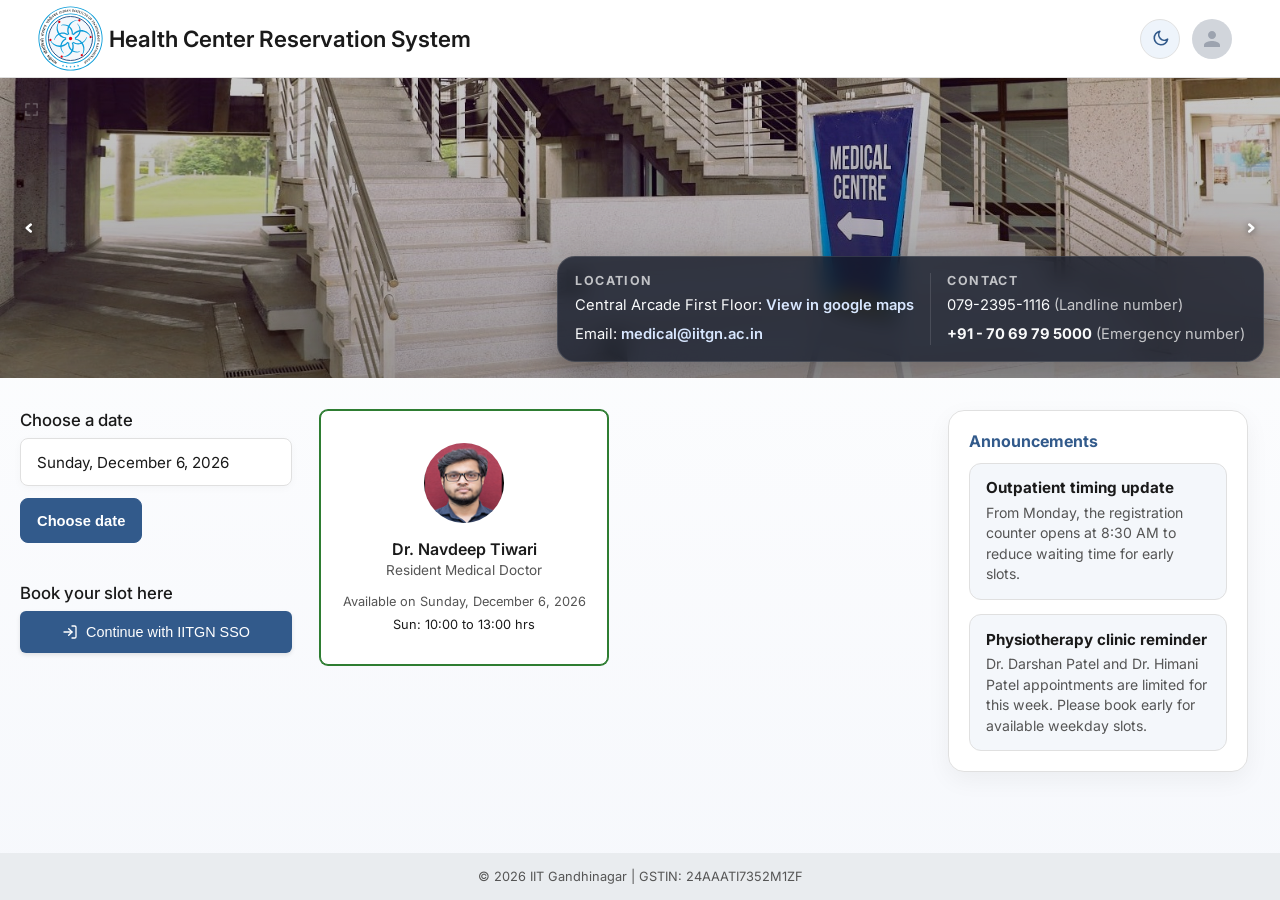
==== commit 69e2b2ba: "13" ====
--- a/index.html
+++ b/index.html
@@ -892,7 +892,7 @@
 
                 <div class="input-group" style="margin-top: 1rem;">
                     <label>Book your slot here</label>
-                    <button class="btn-sso" onclick="alert('Redirecting to IITGN SSO...')">
+                    <button class="btn-sso" onclick="window.location.href='login.html'">
                         <svg width="16" height="16" viewBox="0 0 24 24" fill="none" stroke="currentColor" stroke-width="2" stroke-linecap="round" stroke-linejoin="round"><path d="M15 3h4a2 2 0 0 1 2 2v14a2 2 0 0 1-2 2h-4"/><polyline points="10 17 15 12 10 7"/><line x1="15" y1="12" x2="3" y2="12"/></svg>
                         Continue with IITGN SSO
                     </button>
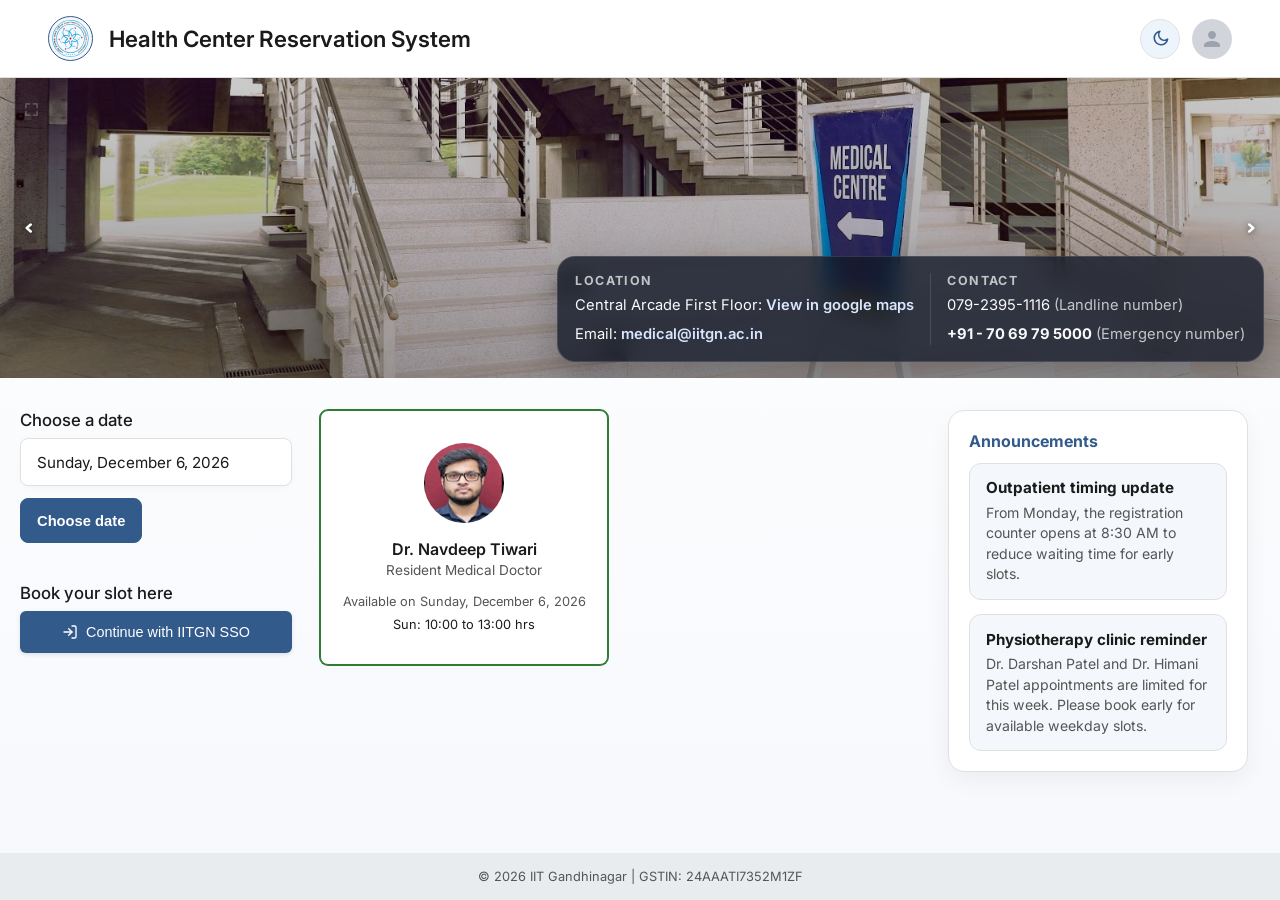
==== commit eb61d04a: "15" ====
--- a/index.html
+++ b/index.html
@@ -1,5 +1,6 @@
 <!DOCTYPE html>
 <html lang="en">
+
 <head>
     <meta charset="UTF-8">
     <meta name="viewport" content="width=device-width, initial-scale=1.0">
@@ -7,7 +8,7 @@
     <!-- Google Fonts for a modern look -->
     <link href="https://fonts.googleapis.com/css2?family=Inter:wght@400;500;600;700&display=swap" rel="stylesheet">
     <link rel="stylesheet" href="https://cdn.jsdelivr.net/npm/swiper@11/swiper-bundle.min.css">
-    
+
     <style>
         /* CSS Variables for theming */
         :root {
@@ -560,7 +561,7 @@
             background: var(--surface);
             font-size: 0.95rem;
             color: var(--text-main);
-            box-shadow: 0 2px 8px rgba(0,0,0,0.03);
+            box-shadow: 0 2px 8px rgba(0, 0, 0, 0.03);
         }
 
         .btn-date-picker {
@@ -620,7 +621,7 @@
             font-weight: 500;
             cursor: pointer;
             transition: background-color 0.2s;
-            box-shadow: 0 2px 4px rgba(0,0,0,0.1);
+            box-shadow: 0 2px 4px rgba(0, 0, 0, 0.1);
         }
 
         .btn-sso:hover {
@@ -688,14 +689,14 @@
             text-align: center;
             cursor: pointer;
             transition: all 0.2s ease-in-out;
-            box-shadow: 0 2px 8px rgba(0,0,0,0.03);
+            box-shadow: 0 2px 8px rgba(0, 0, 0, 0.03);
             display: flex;
             flex-direction: column;
             align-items: center;
         }
 
         .card:hover {
-            box-shadow: 0 4px 12px rgba(0,0,0,0.08);
+            box-shadow: 0 4px 12px rgba(0, 0, 0, 0.08);
             transform: translateY(-2px);
         }
 
@@ -777,25 +778,32 @@
             .content-grid {
                 grid-template-columns: 1fr;
             }
+
             .left-panel {
                 margin-left: 0;
             }
+
             header {
                 padding: 1rem;
             }
+
             .hero {
                 height: 240px;
             }
+
             .left-panel {
                 position: static;
             }
+
             .announcements-panel {
                 position: static;
             }
+
             .hero-overlay {
                 flex-direction: column;
                 max-width: calc(100% - 1rem);
             }
+
             .hero-overlay-divider {
                 width: 100%;
                 height: 1px;
@@ -803,22 +811,27 @@
         }
     </style>
 </head>
+
 <body>
 
     <!-- Header -->
     <header>
         <div class="logo-section">
             <div class="logo-placeholder">
-                <img src="logo.svg" alt="Health Center logo">
+                <img src="logom.svg" alt="Health Center logo">
             </div>
             <h1>Health Center Reservation System</h1>
         </div>
         <div class="header-actions">
-            <button type="button" class="theme-toggle" id="themeToggle" aria-label="Switch to dark theme" aria-pressed="false">
+            <button type="button" class="theme-toggle" id="themeToggle" aria-label="Switch to dark theme"
+                aria-pressed="false">
                 <span id="themeToggleIcon" aria-hidden="true"></span>
             </button>
             <div class="user-avatar">
-                <svg viewBox="0 0 24 24"><path d="M12 12c2.21 0 4-1.79 4-4s-1.79-4-4-4-4 1.79-4 4 1.79 4 4 4zm0 2c-2.67 0-8 1.34-8 4v2h16v-2c0-2.66-5.33-4-8-4z"/></svg>
+                <svg viewBox="0 0 24 24">
+                    <path
+                        d="M12 12c2.21 0 4-1.79 4-4s-1.79-4-4-4-4 1.79-4 4 1.79 4 4 4zm0 2c-2.67 0-8 1.34-8 4v2h16v-2c0-2.66-5.33-4-8-4z" />
+                </svg>
             </div>
         </div>
     </header>
@@ -840,24 +853,32 @@
         </div>
         <div class="hero-controls">
             <button type="button" class="hero-nav-btn" id="prevBanner" aria-label="Previous banner image">
-                <svg viewBox="0 0 12 12" aria-hidden="true"><path d="M8.75 2.5L4.75 6l4 3.5"/></svg>
+                <svg viewBox="0 0 12 12" aria-hidden="true">
+                    <path d="M8.75 2.5L4.75 6l4 3.5" />
+                </svg>
             </button>
             <button type="button" class="hero-nav-btn" id="nextBanner" aria-label="Next banner image">
-                <svg viewBox="0 0 12 12" aria-hidden="true"><path d="M3.25 2.5L7.25 6l-4 3.5"/></svg>
+                <svg viewBox="0 0 12 12" aria-hidden="true">
+                    <path d="M3.25 2.5L7.25 6l-4 3.5" />
+                </svg>
             </button>
         </div>
         <div class="hero-content">
             <div class="hero-overlay">
                 <div class="hero-overlay-col">
                     <div class="hero-overlay-title">Location</div>
-                    <div class="hero-overlay-line">Central Arcade First Floor: <a href="#" class="hero-overlay-link" id="openMapLink">View in google maps</a></div>
-                    <div class="hero-overlay-line">Email: <a class="hero-overlay-link" href="mailto:medical@iitgn.ac.in">medical@iitgn.ac.in</a></div>
+                    <div class="hero-overlay-line">Central Arcade First Floor: <a href="#" class="hero-overlay-link"
+                            id="openMapLink">View in google maps</a></div>
+                    <div class="hero-overlay-line">Email: <a class="hero-overlay-link"
+                            href="mailto:medical@iitgn.ac.in">medical@iitgn.ac.in</a></div>
                 </div>
                 <div class="hero-overlay-divider"></div>
                 <div class="hero-overlay-col">
                     <div class="hero-overlay-title">Contact</div>
-                    <div class="hero-overlay-line">079-2395-1116 <span style="color: rgba(255,255,255,0.72);">(Landline number)</span></div>
-                    <div class="hero-overlay-line"><strong>+91 - 70 69 79 5000</strong> <span style="color: rgba(255,255,255,0.72);">(Emergency number)</span></div>
+                    <div class="hero-overlay-line">079-2395-1116 <span style="color: rgba(255,255,255,0.72);">(Landline
+                            number)</span></div>
+                    <div class="hero-overlay-line"><strong>+91 - 70 69 79 5000</strong> <span
+                            style="color: rgba(255,255,255,0.72);">(Emergency number)</span></div>
                 </div>
             </div>
         </div>
@@ -867,7 +888,8 @@
         <div class="hero-image-dialog" role="dialog" aria-modal="true" aria-labelledby="heroImageModalTitle">
             <div class="hero-image-dialog-header">
                 <strong id="heroImageModalTitle">Banner image preview</strong>
-                <button type="button" class="hero-image-close" id="closeHeroImage" aria-label="Close banner preview">&times;</button>
+                <button type="button" class="hero-image-close" id="closeHeroImage"
+                    aria-label="Close banner preview">&times;</button>
             </div>
             <div class="hero-image-stage">
                 <img id="heroImagePreview" alt="Banner image preview">
@@ -878,7 +900,7 @@
     <!-- Main Content -->
     <main>
         <div class="content-grid">
-            
+
             <!-- Left Side: Booking Action -->
             <div class="left-panel">
                 <div class="input-group">
@@ -892,8 +914,13 @@
 
                 <div class="input-group" style="margin-top: 1rem;">
                     <label>Book your slot here</label>
-                    <button class="btn-sso" onclick="window.location.href='login.html'">
-                        <svg width="16" height="16" viewBox="0 0 24 24" fill="none" stroke="currentColor" stroke-width="2" stroke-linecap="round" stroke-linejoin="round"><path d="M15 3h4a2 2 0 0 1 2 2v14a2 2 0 0 1-2 2h-4"/><polyline points="10 17 15 12 10 7"/><line x1="15" y1="12" x2="3" y2="12"/></svg>
+                    <button class="btn-sso" onclick="window.location.href='booking.html'">
+                        <svg width="16" height="16" viewBox="0 0 24 24" fill="none" stroke="currentColor"
+                            stroke-width="2" stroke-linecap="round" stroke-linejoin="round">
+                            <path d="M15 3h4a2 2 0 0 1 2 2v14a2 2 0 0 1-2 2h-4" />
+                            <polyline points="10 17 15 12 10 7" />
+                            <line x1="15" y1="12" x2="3" y2="12" />
+                        </svg>
                         Continue with IITGN SSO
                     </button>
                 </div>
@@ -908,11 +935,13 @@
                 <div class="announcement-list">
                     <div class="announcement-item">
                         <strong>Outpatient timing update</strong>
-                        <p>From Monday, the registration counter opens at 8:30 AM to reduce waiting time for early slots.</p>
+                        <p>From Monday, the registration counter opens at 8:30 AM to reduce waiting time for early
+                            slots.</p>
                     </div>
                     <div class="announcement-item">
                         <strong>Physiotherapy clinic reminder</strong>
-                        <p>Dr. Darshan Patel and Dr. Himani Patel appointments are limited for this week. Please book early for available weekday slots.</p>
+                        <p>Dr. Darshan Patel and Dr. Himani Patel appointments are limited for this week. Please book
+                            early for available weekday slots.</p>
                     </div>
                 </div>
             </aside>
@@ -923,24 +952,19 @@
         <div class="hero-map-dialog" role="dialog" aria-modal="true" aria-labelledby="mapModalTitle">
             <div class="hero-map-dialog-header">
                 <strong id="mapModalTitle">IIT Gandhinagar Medical Center</strong>
-                <button type="button" class="hero-map-close" id="closeMapModal" aria-label="Close map popup">&times;</button>
+                <button type="button" class="hero-map-close" id="closeMapModal"
+                    aria-label="Close map popup">&times;</button>
             </div>
-            <iframe
-                class="hero-map-frame"
+            <iframe class="hero-map-frame"
                 src="https://www.google.com/maps/embed?pb=!1m18!1m12!1m3!1d916.7170568285175!2d72.68612626958412!3d23.211472398690123!2m3!1f0!2f0!3f0!3m2!1i1024!2i768!4f13.1!3m3!1m2!1s0x395c2adeee0dedc7%3A0x7bd9ca29e00b2fa9!2sIIT%20Gandhinagar%20Medical%20Center!5e0!3m2!1sen!2sin!4v1785666104978!5m2!1sen!2sin"
-                width="600"
-                height="450"
-                style="border:0;"
-                allowfullscreen=""
-                loading="lazy"
-                referrerpolicy="strict-origin-when-cross-origin"
-            ></iframe>
+                width="600" height="450" style="border:0;" allowfullscreen="" loading="lazy"
+                referrerpolicy="strict-origin-when-cross-origin"></iframe>
         </div>
     </div>
 
     <!-- Footer -->
     <footer>
-        © 2026  IIT Gandhinagar | GSTIN: 24AAATI7352M1ZF
+        © 2026 IIT Gandhinagar | GSTIN: 24AAATI7352M1ZF
     </footer>
 
     <script src="https://cdn.jsdelivr.net/npm/swiper@11/swiper-bundle.min.js"></script>
@@ -1238,4 +1262,5 @@
         updateChosenDate(todayValue);
     </script>
 </body>
+
 </html>
